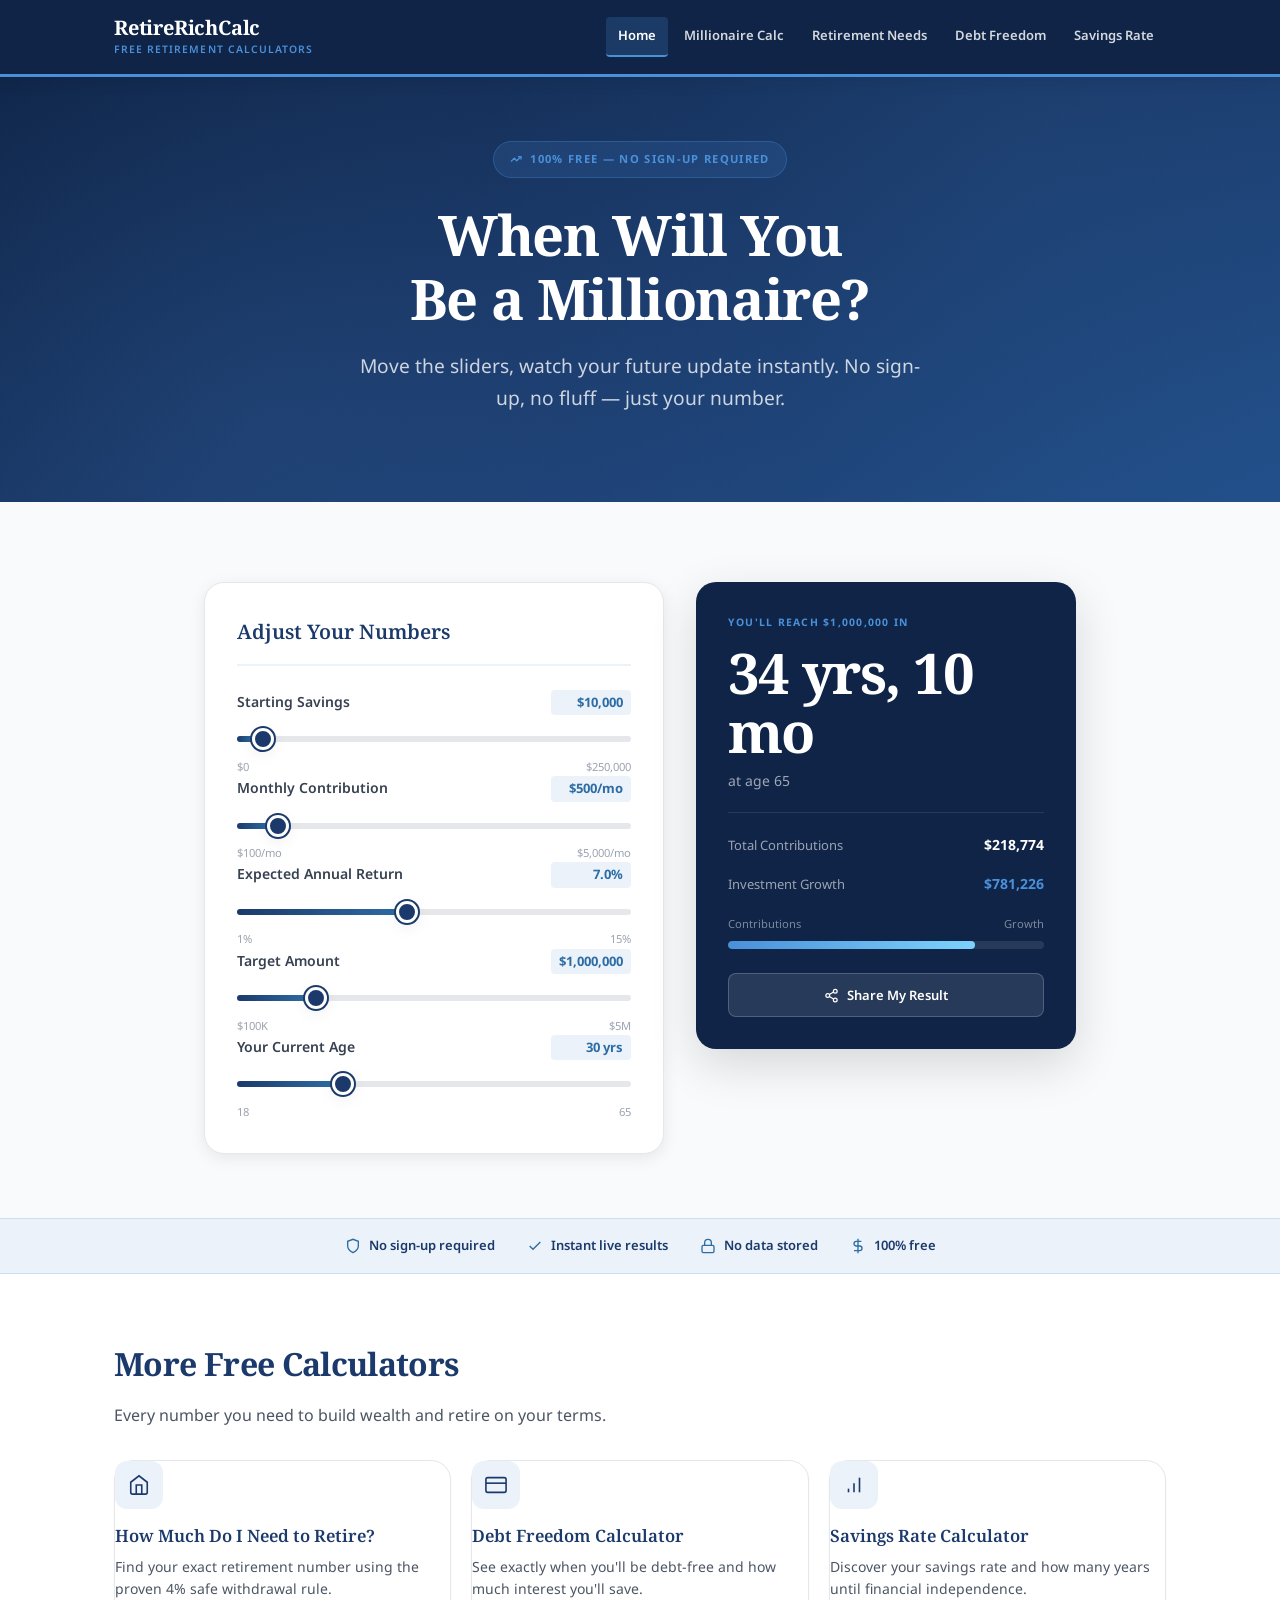
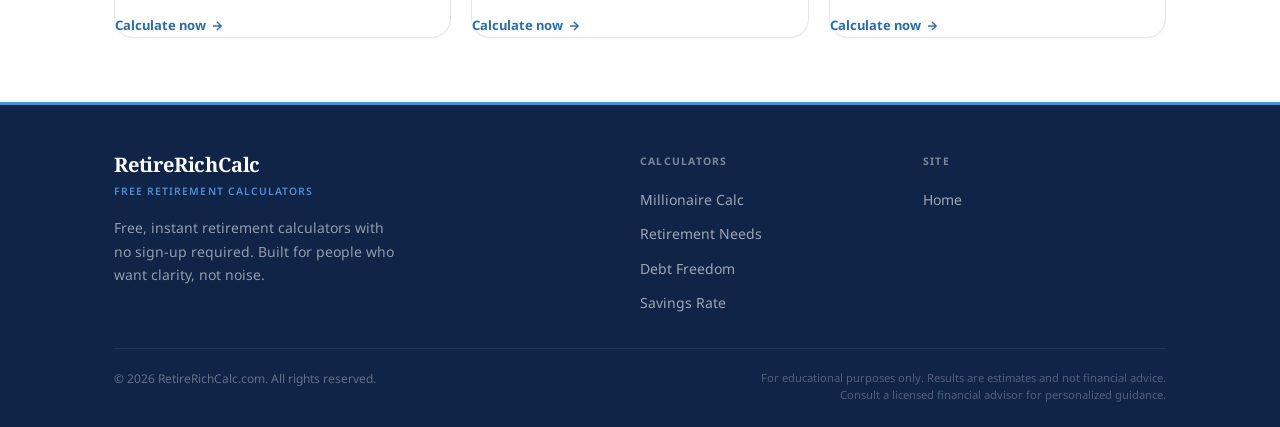
==== index.html @ 18fa4be6 "Initial commit: RetireRichCalc.com production site - Homepage with Millionaire Calculator (featured)" ====
<!DOCTYPE html>
<html lang="en">
<head>
  <meta charset="UTF-8">
  <meta name="viewport" content="width=device-width, initial-scale=1.0">
  <title>RetireRichCalc — Free Retirement Calculators</title>
  <meta name="description" content="Free retirement calculators. Find out when you'll be a millionaire, how much you need to retire, when you'll be debt-free, and your savings rate. Instant live results.">
  <meta name="theme-color" content="#0F2447">

  <!-- Canonical & hreflang -->
  <link rel="canonical" href="https://retirerichcalc.com/">
  <link rel="alternate" hreflang="en" href="https://retirerichcalc.com/">
  <link rel="alternate" hreflang="x-default" href="https://retirerichcalc.com/">

  <!-- Open Graph -->
  <meta property="og:type"        content="website">
  <meta property="og:title"       content="RetireRichCalc — Free Retirement Calculators">
  <meta property="og:description" content="When will you be a millionaire? Find out instantly with free, beautiful retirement calculators.">
  <meta property="og:url"         content="https://retirerichcalc.com/">
  <meta property="og:site_name"   content="RetireRichCalc">

  <!-- Twitter Card -->
  <meta name="twitter:card"        content="summary_large_image">
  <meta name="twitter:title"       content="RetireRichCalc — Free Retirement Calculators">
  <meta name="twitter:description" content="When will you be a millionaire? Find out instantly.">

  <!-- Google Search Console verification -->
  <meta name="google-site-verification" content="REPLACE_WITH_YOUR_VERIFICATION_CODE">

  <!-- Fonts -->
  <link rel="preconnect" href="https://fonts.googleapis.com">
  <link rel="preconnect" href="https://fonts.gstatic.com" crossorigin>
  <link href="https://fonts.googleapis.com/css2?family=Noto+Serif:wght@400;600;700&family=Noto+Sans:wght@400;500;600;700&display=swap" rel="stylesheet">

  <!-- Styles -->
  <link rel="stylesheet" href="/assets/css/main.css">

  <!-- Favicon -->
  <link rel="icon" type="image/svg+xml" href="data:image/svg+xml,%3Csvg xmlns='http://www.w3.org/2000/svg' viewBox='0 0 32 32'%3E%3Crect width='32' height='32' rx='6' fill='%230F2447'/%3E%3Ctext x='16' y='23' font-family='serif' font-size='20' font-weight='bold' fill='white' text-anchor='middle'%3E%24%3C/text%3E%3C/svg%3E">

  <!-- AdSense -->
  <script async src="https://pagead2.googlesyndication.com/pagead/js/adsbygoogle.js?client=ca-pub-4785900830813173" crossorigin="anonymous"></script>

  <!-- Schema.org JSON-LD -->
  <script type="application/ld+json">
  {
    "@context": "https://schema.org",
    "@type": "WebApplication",
    "name": "RetireRichCalc",
    "url": "https://retirerichcalc.com/",
    "description": "Free retirement calculators: millionaire timeline, retirement needs, debt freedom, and savings rate.",
    "applicationCategory": "FinanceApplication",
    "operatingSystem": "Any",
    "offers": {
      "@type": "Offer",
      "price": "0",
      "priceCurrency": "USD"
    },
    "creator": {
      "@type": "Organization",
      "name": "RetireRichCalc"
    }
  }
  </script>
</head>
<body>

<a href="#main" class="skip-link">Skip to calculator</a>

<!-- ═══ HEADER ═══ -->
<header class="site-header" role="banner">
  <div class="header-inner">
    <a href="/" class="site-logo" aria-label="RetireRichCalc — Home">
      <span class="logo-text">RetireRichCalc</span>
      <span class="logo-sub">Free Retirement Calculators</span>
    </a>
    <button class="nav-toggle" aria-label="Open navigation" aria-expanded="false">
      <span></span><span></span><span></span>
    </button>
    <nav class="site-nav" role="navigation" aria-label="Main navigation">
      <a href="/"                  class="nav-link active">Home</a>
      <a href="/millionaire/"      class="nav-link">Millionaire Calc</a>
      <a href="/retirement-needs/" class="nav-link">Retirement Needs</a>
      <a href="/debt-freedom/"     class="nav-link">Debt Freedom</a>
      <a href="/savings-rate/"     class="nav-link">Savings Rate</a>
    </nav>
  </div>
</header>

<!-- ═══ MAIN ═══ -->
<main id="main">

  <!-- HERO -->
  <section class="hero" aria-label="Hero">
    <div class="hero-inner">
      <div class="hero-badge">
        <svg width="12" height="12" viewBox="0 0 24 24" fill="none" stroke="currentColor" stroke-width="2.5" aria-hidden="true"><polyline points="22 7 13.5 15.5 8.5 10.5 2 17"/><polyline points="16 7 22 7 22 13"/></svg>
        100% Free — No Sign-Up Required
      </div>
      <h1 class="hero-title">When Will You<br>Be a Millionaire?</h1>
      <p class="hero-subtitle">Move the sliders, watch your future update instantly. No sign-up, no fluff — just your number.</p>
    </div>
  </section>

  <!-- MILLIONAIRE CALCULATOR -->
  <section class="calc-section" id="calculator" aria-label="Millionaire Calculator">
    <div class="calc-wrap">

      <!-- Ad unit (top) -->
      <div class="ad-unit" aria-label="Advertisement">
        <ins class="adsbygoogle"
             style="display:block"
             data-ad-client="ca-pub-4785900830813173"
             data-ad-slot="AUTO"
             data-ad-format="auto"
             data-full-width-responsive="true"></ins>
        <script>(adsbygoogle = window.adsbygoogle || []).push({});</script>
      </div>

      <div class="calc-grid">

        <!-- INPUTS -->
        <div class="calc-inputs" role="form" aria-label="Calculator inputs">
          <h2 class="calc-inputs-heading">Adjust Your Numbers</h2>

          <!-- Starting Savings -->
          <div class="input-group">
            <div class="input-row">
              <label class="input-label-text" for="startSavings">Starting Savings</label>
              <span class="input-value-display" id="dStartSavings">$10,000</span>
            </div>
            <div class="slider-wrap">
              <input type="range" id="startSavings" min="0" max="250000" step="1000" value="10000"
                     aria-label="Starting savings amount">
            </div>
            <div class="slider-minmax">
              <span class="slider-min">$0</span>
              <span class="slider-max">$250,000</span>
            </div>
          </div>

          <!-- Monthly Contribution -->
          <div class="input-group">
            <div class="input-row">
              <label class="input-label-text" for="monthlyContrib">Monthly Contribution</label>
              <span class="input-value-display" id="dMonthlyContrib">$500/mo</span>
            </div>
            <div class="slider-wrap">
              <input type="range" id="monthlyContrib" min="100" max="5000" step="50" value="500"
                     aria-label="Monthly contribution amount">
            </div>
            <div class="slider-minmax">
              <span class="slider-min">$100/mo</span>
              <span class="slider-max">$5,000/mo</span>
            </div>
          </div>

          <!-- Annual Return -->
          <div class="input-group">
            <div class="input-row">
              <label class="input-label-text" for="annualReturn">Expected Annual Return</label>
              <span class="input-value-display" id="dAnnualReturn">7.0%</span>
            </div>
            <div class="slider-wrap">
              <input type="range" id="annualReturn" min="1" max="15" step="0.5" value="7"
                     aria-label="Expected annual return rate">
            </div>
            <div class="slider-minmax">
              <span class="slider-min">1%</span>
              <span class="slider-max">15%</span>
            </div>
          </div>

          <!-- Target Amount -->
          <div class="input-group">
            <div class="input-row">
              <label class="input-label-text" for="targetAmount">Target Amount</label>
              <span class="input-value-display" id="dTargetAmount">$1,000,000</span>
            </div>
            <div class="slider-wrap">
              <input type="range" id="targetAmount" min="100000" max="5000000" step="50000" value="1000000"
                     aria-label="Target savings amount">
            </div>
            <div class="slider-minmax">
              <span class="slider-min">$100K</span>
              <span class="slider-max">$5M</span>
            </div>
          </div>

          <!-- Current Age -->
          <div class="input-group">
            <div class="input-row">
              <label class="input-label-text" for="currentAge">Your Current Age</label>
              <span class="input-value-display" id="dCurrentAge">30 yrs</span>
            </div>
            <div class="slider-wrap">
              <input type="range" id="currentAge" min="18" max="65" step="1" value="30"
                     aria-label="Your current age">
            </div>
            <div class="slider-minmax">
              <span class="slider-min">18</span>
              <span class="slider-max">65</span>
            </div>
          </div>
        </div>

        <!-- RESULTS -->
        <div class="calc-results" aria-live="polite" aria-label="Calculator results">
          <div class="result-eyebrow" id="rEyebrow">You'll reach $1,000,000 in</div>
          <div class="result-primary">
            <div class="result-number" id="rYears">—</div>
            <div class="result-sub"    id="rAge">at age —</div>
          </div>

          <div class="result-divider"></div>

          <div class="result-stats">
            <div class="stat-row">
              <span class="stat-label">Total Contributions</span>
              <span class="stat-value" id="rContribs">—</span>
            </div>
            <div class="stat-row">
              <span class="stat-label">Investment Growth</span>
              <span class="stat-value accent" id="rGrowth">—</span>
            </div>
          </div>

          <div class="result-bar-section">
            <div class="result-bar-labels">
              <span>Contributions</span>
              <span>Growth</span>
            </div>
            <div class="result-bar-track" role="presentation">
              <div class="result-bar-fill" id="rBar" style="width:50%"></div>
            </div>
          </div>

          <button class="btn-share" onclick="shareMillionaire()" aria-label="Share your result">
            <svg width="15" height="15" viewBox="0 0 24 24" fill="none" stroke="currentColor" stroke-width="2" aria-hidden="true">
              <circle cx="18" cy="5" r="3"/><circle cx="6" cy="12" r="3"/><circle cx="18" cy="19" r="3"/>
              <line x1="8.59" y1="13.51" x2="15.42" y2="17.49"/>
              <line x1="15.41" y1="6.51" x2="8.59" y2="10.49"/>
            </svg>
            Share My Result
          </button>
        </div>

      </div>
    </div>
  </section>

  <!-- TRUST BAR -->
  <div class="trust-bar" role="complementary" aria-label="Site features">
    <div class="trust-bar-inner">
      <div class="trust-item">
        <svg viewBox="0 0 24 24" fill="none" stroke="currentColor" stroke-width="2" aria-hidden="true"><path d="M12 22s8-4 8-10V5l-8-3-8 3v7c0 6 8 10 8 10z"/></svg>
        No sign-up required
      </div>
      <div class="trust-item">
        <svg viewBox="0 0 24 24" fill="none" stroke="currentColor" stroke-width="2" aria-hidden="true"><polyline points="20 6 9 17 4 12"/></svg>
        Instant live results
      </div>
      <div class="trust-item">
        <svg viewBox="0 0 24 24" fill="none" stroke="currentColor" stroke-width="2" aria-hidden="true"><rect x="3" y="11" width="18" height="11" rx="2" ry="2"/><path d="M7 11V7a5 5 0 0 1 10 0v4"/></svg>
        No data stored
      </div>
      <div class="trust-item">
        <svg viewBox="0 0 24 24" fill="none" stroke="currentColor" stroke-width="2" aria-hidden="true"><line x1="12" y1="1" x2="12" y2="23"/><path d="M17 5H9.5a3.5 3.5 0 0 0 0 7h5a3.5 3.5 0 0 1 0 7H6"/></svg>
        100% free
      </div>
    </div>
  </div>

  <!-- MORE CALCULATORS -->
  <section class="more-calcs" aria-label="More calculators">
    <div class="container">
      <h2 class="section-heading">More Free Calculators</h2>
      <p class="section-sub">Every number you need to build wealth and retire on your terms.</p>

      <div class="calc-cards-grid">

        <a href="/retirement-needs/" class="calc-card-link">
          <div class="calc-card-icon" aria-hidden="true">
            <svg viewBox="0 0 24 24" fill="none" stroke="#1B3A6B" stroke-width="1.75">
              <path d="M3 9l9-7 9 7v11a2 2 0 0 1-2 2H5a2 2 0 0 1-2-2z"/><polyline points="9 22 9 12 15 12 15 22"/>
            </svg>
          </div>
          <div class="calc-card-title">How Much Do I Need to Retire?</div>
          <p class="calc-card-desc">Find your exact retirement number using the proven 4% safe withdrawal rule.</p>
          <span class="calc-card-arrow">
            Calculate now
            <svg width="14" height="14" viewBox="0 0 24 24" fill="none" stroke="currentColor" stroke-width="2.5" aria-hidden="true"><line x1="5" y1="12" x2="19" y2="12"/><polyline points="12 5 19 12 12 19"/></svg>
          </span>
        </a>

        <a href="/debt-freedom/" class="calc-card-link">
          <div class="calc-card-icon" aria-hidden="true">
            <svg viewBox="0 0 24 24" fill="none" stroke="#1B3A6B" stroke-width="1.75">
              <rect x="1" y="4" width="22" height="16" rx="2" ry="2"/><line x1="1" y1="10" x2="23" y2="10"/>
            </svg>
          </div>
          <div class="calc-card-title">Debt Freedom Calculator</div>
          <p class="calc-card-desc">See exactly when you'll be debt-free and how much interest you'll save.</p>
          <span class="calc-card-arrow">
            Calculate now
            <svg width="14" height="14" viewBox="0 0 24 24" fill="none" stroke="currentColor" stroke-width="2.5" aria-hidden="true"><line x1="5" y1="12" x2="19" y2="12"/><polyline points="12 5 19 12 12 19"/></svg>
          </span>
        </a>

        <a href="/savings-rate/" class="calc-card-link">
          <div class="calc-card-icon" aria-hidden="true">
            <svg viewBox="0 0 24 24" fill="none" stroke="#1B3A6B" stroke-width="1.75">
              <line x1="12" y1="20" x2="12" y2="10"/><line x1="18" y1="20" x2="18" y2="4"/><line x1="6" y1="20" x2="6" y2="16"/>
            </svg>
          </div>
          <div class="calc-card-title">Savings Rate Calculator</div>
          <p class="calc-card-desc">Discover your savings rate and how many years until financial independence.</p>
          <span class="calc-card-arrow">
            Calculate now
            <svg width="14" height="14" viewBox="0 0 24 24" fill="none" stroke="currentColor" stroke-width="2.5" aria-hidden="true"><line x1="5" y1="12" x2="19" y2="12"/><polyline points="12 5 19 12 12 19"/></svg>
          </span>
        </a>

      </div>
    </div>
  </section>

</main>

<!-- ═══ FOOTER ═══ -->
<footer class="site-footer" role="contentinfo">
  <div class="footer-inner">
    <div class="footer-grid">
      <div>
        <div class="footer-logo">
          <span class="logo-text">RetireRichCalc</span>
          <span class="logo-sub" style="display:block;margin-top:4px;">Free Retirement Calculators</span>
        </div>
        <p class="footer-desc">Free, instant retirement calculators with no sign-up required. Built for people who want clarity, not noise.</p>
      </div>
      <div>
        <div class="footer-col-title">Calculators</div>
        <ul class="footer-links">
          <li><a href="/millionaire/">Millionaire Calc</a></li>
          <li><a href="/retirement-needs/">Retirement Needs</a></li>
          <li><a href="/debt-freedom/">Debt Freedom</a></li>
          <li><a href="/savings-rate/">Savings Rate</a></li>
        </ul>
      </div>
      <div>
        <div class="footer-col-title">Site</div>
        <ul class="footer-links">
          <li><a href="/">Home</a></li>
        </ul>
      </div>
    </div>
    <div class="footer-bottom">
      <div class="footer-copyright">&copy; 2026 RetireRichCalc.com. All rights reserved.</div>
      <p class="footer-disclaimer">For educational purposes only. Results are estimates and not financial advice. Consult a licensed financial advisor for personalized guidance.</p>
    </div>
  </div>
</footer>

<div id="rrc-toast" class="toast" role="status" aria-live="polite"></div>

<script src="/assets/js/shared.js"></script>
<script src="/assets/js/millionaire.js"></script>
</body>
</html>
---- assets/css/main.css ----
/* ============================================================
   RetireRichCalc — main.css
   Design system: DESIGN.md
   Fonts: Noto Serif (headings) + Noto Sans (body)
   ============================================================ */

@import url('https://fonts.googleapis.com/css2?family=Noto+Serif:wght@400;600;700&family=Noto+Sans:wght@400;500;600;700&display=swap');

/* ── Design Tokens ── */
:root {
  --color-navy-dark:  #0F2447;
  --color-navy:       #1B3A6B;
  --color-blue:       #2E6DA4;
  --color-blue-light: #4A90D9;
  --color-blue-pale:  #EBF2FA;
  --color-blue-faint: #F4F8FD;
  --color-red:        #C41230;
  --color-white:      #FFFFFF;
  --color-gray-50:    #F9FAFB;
  --color-gray-100:   #F3F4F6;
  --color-gray-200:   #E5E7EB;
  --color-gray-400:   #9CA3AF;
  --color-gray-600:   #4B5563;
  --color-gray-700:   #374151;
  --color-gray-900:   #111827;
  --color-green:      #16A34A;
  --color-green-pale: #DCFCE7;

  --font-serif: 'Noto Serif', Georgia, 'Times New Roman', serif;
  --font-sans:  'Noto Sans', -apple-system, BlinkMacSystemFont, 'Segoe UI', sans-serif;

  --space-1: 0.25rem;  --space-2: 0.5rem;   --space-3: 0.75rem;
  --space-4: 1rem;     --space-5: 1.25rem;  --space-6: 1.5rem;
  --space-8: 2rem;     --space-10: 2.5rem;  --space-12: 3rem;
  --space-16: 4rem;    --space-20: 5rem;    --space-24: 6rem;

  --radius-sm:   4px;
  --radius-md:   8px;
  --radius-lg:   12px;
  --radius-xl:   20px;
  --radius-full: 9999px;

  --shadow-sm:  0 1px 2px rgba(0,0,0,.05);
  --shadow-md:  0 4px 16px rgba(0,0,0,.08);
  --shadow-lg:  0 8px 28px rgba(0,0,0,.11);
  --shadow-xl:  0 16px 48px rgba(0,0,0,.14);

  --max-width:   1100px;
  --calc-width:  920px;

  --ease-out: cubic-bezier(0.16, 1, 0.3, 1);
  --ease-in-out: cubic-bezier(0.45, 0, 0.55, 1);
}

/* ── Reset ── */
*, *::before, *::after { box-sizing: border-box; margin: 0; padding: 0; }
html { scroll-behavior: smooth; font-size: 16px; }
body {
  font-family: var(--font-sans);
  color: var(--color-gray-900);
  background: var(--color-white);
  line-height: 1.65;
  -webkit-font-smoothing: antialiased;
  -moz-osx-font-smoothing: grayscale;
}
img, svg { display: block; max-width: 100%; }
a { color: var(--color-blue); text-decoration: none; }
a:hover { text-decoration: underline; }
button { font-family: inherit; cursor: pointer; }

/* ── Skip link ── */
.skip-link {
  position: absolute;
  top: -100%;
  left: var(--space-4);
  background: var(--color-navy-dark);
  color: var(--color-white);
  padding: var(--space-3) var(--space-5);
  border-radius: var(--radius-md);
  font-size: 0.875rem;
  font-weight: 600;
  z-index: 9999;
}
.skip-link:focus { top: var(--space-3); }

/* ── Layout ── */
.container {
  max-width: var(--max-width);
  margin: 0 auto;
  padding: 0 var(--space-6);
}
.sr-only {
  position: absolute;
  width: 1px; height: 1px;
  overflow: hidden;
  clip: rect(0,0,0,0);
  white-space: nowrap;
}

/* ═══════════════════════════════════════════
   SITE HEADER
   ═══════════════════════════════════════════ */
.site-header {
  background: var(--color-navy-dark);
  border-bottom: 3px solid var(--color-blue-light);
  position: sticky;
  top: 0;
  z-index: 200;
  box-shadow: var(--shadow-md);
}
.header-inner {
  display: flex;
  align-items: center;
  justify-content: space-between;
  max-width: var(--max-width);
  margin: 0 auto;
  padding: var(--space-4) var(--space-6);
  gap: var(--space-4);
}

/* Logo */
.site-logo {
  display: flex;
  flex-direction: column;
  text-decoration: none;
  flex-shrink: 0;
}
.site-logo:hover { text-decoration: none; }
.logo-text {
  font-family: var(--font-serif);
  font-size: 1.25rem;
  font-weight: 700;
  color: var(--color-white);
  letter-spacing: -0.01em;
  line-height: 1.2;
}
.logo-sub {
  font-size: 0.65rem;
  font-weight: 600;
  letter-spacing: 0.1em;
  text-transform: uppercase;
  color: var(--color-blue-light);
  margin-top: 1px;
}

/* Nav */
.site-nav {
  display: flex;
  align-items: center;
  gap: var(--space-1);
}
.nav-link {
  font-size: 0.8125rem;
  font-weight: 600;
  color: rgba(255,255,255,.82);
  padding: var(--space-2) var(--space-3);
  border-radius: var(--radius-sm);
  border-bottom: 2px solid transparent;
  transition: color 0.15s, background 0.15s;
  white-space: nowrap;
  text-decoration: none;
}
.nav-link:hover {
  color: var(--color-white);
  background: rgba(255,255,255,.1);
  text-decoration: none;
}
.nav-link.active {
  color: var(--color-white);
  background: rgba(74,144,217,.2);
  border-bottom-color: var(--color-blue-light);
}

/* Hamburger */
.nav-toggle {
  display: none;
  flex-direction: column;
  gap: 5px;
  background: none;
  border: none;
  padding: var(--space-2);
}
.nav-toggle span {
  display: block;
  width: 22px;
  height: 2px;
  background: var(--color-white);
  border-radius: 2px;
  transition: transform 0.25s, opacity 0.25s;
}
.nav-toggle[aria-expanded="true"] span:nth-child(1) { transform: translateY(7px) rotate(45deg); }
.nav-toggle[aria-expanded="true"] span:nth-child(2) { opacity: 0; }
.nav-toggle[aria-expanded="true"] span:nth-child(3) { transform: translateY(-7px) rotate(-45deg); }

/* ═══════════════════════════════════════════
   HERO — Homepage
   ═══════════════════════════════════════════ */
.hero {
  background: linear-gradient(155deg, var(--color-navy-dark) 0%, var(--color-navy) 55%, #224f8a 100%);
  padding: var(--space-16) 0 var(--space-12);
  position: relative;
  overflow: hidden;
}
.hero::before {
  content: '';
  position: absolute;
  inset: 0;
  background-image:
    radial-gradient(circle at 20% 80%, rgba(74,144,217,.12) 0%, transparent 50%),
    radial-gradient(circle at 80% 20%, rgba(46,109,164,.15) 0%, transparent 50%);
  pointer-events: none;
}
.hero-inner {
  position: relative;
  max-width: var(--max-width);
  margin: 0 auto;
  padding: 0 var(--space-6);
  text-align: center;
}
.hero-badge {
  display: inline-flex;
  align-items: center;
  gap: var(--space-2);
  font-size: 0.7rem;
  font-weight: 700;
  letter-spacing: 0.12em;
  text-transform: uppercase;
  color: var(--color-blue-light);
  background: rgba(74,144,217,.15);
  border: 1px solid rgba(74,144,217,.3);
  padding: var(--space-2) var(--space-4);
  border-radius: var(--radius-full);
  margin-bottom: var(--space-6);
}
.hero-title {
  font-family: var(--font-serif);
  font-size: clamp(2rem, 5vw, 3.5rem);
  font-weight: 700;
  color: var(--color-white);
  line-height: 1.15;
  letter-spacing: -0.025em;
  margin-bottom: var(--space-5);
}
.hero-subtitle {
  font-size: clamp(1rem, 2vw, 1.2rem);
  color: rgba(255,255,255,.78);
  max-width: 560px;
  margin: 0 auto var(--space-10);
  line-height: 1.65;
}

/* ── Page Header (calculator pages) ── */
.page-header {
  background: linear-gradient(180deg, var(--color-navy-dark) 0%, var(--color-navy) 100%);
  padding: var(--space-10) 0 var(--space-8);
  border-bottom: 3px solid var(--color-blue-light);
}
.page-header-inner {
  max-width: var(--max-width);
  margin: 0 auto;
  padding: 0 var(--space-6);
}
.page-breadcrumb {
  font-size: 0.75rem;
  color: rgba(255,255,255,.5);
  margin-bottom: var(--space-3);
}
.page-breadcrumb a { color: rgba(255,255,255,.5); }
.page-breadcrumb a:hover { color: var(--color-white); }
.page-eyebrow {
  font-size: 0.7rem;
  font-weight: 700;
  letter-spacing: 0.12em;
  text-transform: uppercase;
  color: var(--color-blue-light);
  margin-bottom: var(--space-3);
}
.page-title {
  font-family: var(--font-serif);
  font-size: clamp(1.625rem, 4vw, 2.75rem);
  font-weight: 700;
  color: var(--color-white);
  line-height: 1.2;
  letter-spacing: -0.02em;
  margin-bottom: var(--space-3);
}
.page-desc {
  font-size: 1rem;
  color: rgba(255,255,255,.7);
  max-width: 520px;
  line-height: 1.6;
}

/* ═══════════════════════════════════════════
   CALCULATOR LAYOUT
   ═══════════════════════════════════════════ */
.calc-section {
  background: var(--color-gray-50);
  padding: var(--space-12) 0 var(--space-16);
}
.calc-wrap {
  max-width: var(--calc-width);
  margin: 0 auto;
  padding: 0 var(--space-6);
}
.calc-grid {
  display: grid;
  grid-template-columns: 1fr 380px;
  gap: var(--space-8);
  align-items: start;
}

/* Inputs panel */
.calc-inputs {
  background: var(--color-white);
  border: 1px solid var(--color-gray-200);
  border-radius: var(--radius-xl);
  padding: var(--space-8);
  box-shadow: var(--shadow-md);
}
.calc-inputs-heading {
  font-family: var(--font-serif);
  font-size: 1.25rem;
  font-weight: 600;
  color: var(--color-navy);
  margin-bottom: var(--space-6);
  padding-bottom: var(--space-4);
  border-bottom: 2px solid var(--color-blue-pale);
}

/* Results panel */
.calc-results {
  background: var(--color-navy-dark);
  border-radius: var(--radius-xl);
  padding: var(--space-8);
  box-shadow: var(--shadow-xl);
  position: sticky;
  top: 84px;
}

/* ── Input Group ── */
.input-group { margin-bottom: var(--space-7); }
.input-group:last-child { margin-bottom: 0; }

.input-row {
  display: flex;
  justify-content: space-between;
  align-items: baseline;
  margin-bottom: var(--space-2);
}
.input-label-text {
  font-size: 0.875rem;
  font-weight: 600;
  color: var(--color-gray-700);
}
.input-value-display {
  font-size: 0.8125rem;
  font-weight: 700;
  color: var(--color-blue);
  background: var(--color-blue-pale);
  padding: 2px var(--space-2);
  border-radius: var(--radius-sm);
  min-width: 80px;
  text-align: right;
  font-variant-numeric: tabular-nums;
}

/* ── Slider ── */
.slider-wrap { position: relative; }

input[type="range"] {
  -webkit-appearance: none;
  appearance: none;
  width: 100%;
  height: 6px;
  border-radius: var(--radius-full);
  outline: none;
  cursor: pointer;
  background: var(--color-gray-200);
}
input[type="range"]::-webkit-slider-thumb {
  -webkit-appearance: none;
  width: 22px;
  height: 22px;
  border-radius: 50%;
  background: var(--color-navy);
  border: 3px solid var(--color-white);
  box-shadow: 0 0 0 2px var(--color-navy), var(--shadow-md);
  cursor: pointer;
  transition: transform 0.15s var(--ease-out), box-shadow 0.15s;
}
input[type="range"]::-moz-range-thumb {
  width: 22px;
  height: 22px;
  border-radius: 50%;
  background: var(--color-navy);
  border: 3px solid var(--color-white);
  box-shadow: 0 0 0 2px var(--color-navy), var(--shadow-md);
  cursor: pointer;
  transition: transform 0.15s var(--ease-out);
}
input[type="range"]:hover::-webkit-slider-thumb,
input[type="range"]:focus::-webkit-slider-thumb {
  transform: scale(1.18);
  box-shadow: 0 0 0 2px var(--color-navy), 0 4px 16px rgba(27,58,107,.45);
}
input[type="range"]:hover::-moz-range-thumb {
  transform: scale(1.18);
}

.slider-minmax {
  display: flex;
  justify-content: space-between;
  margin-top: var(--space-2);
}
.slider-min, .slider-max {
  font-size: 0.7rem;
  color: var(--color-gray-400);
}

/* ── Results Panel ── */
.result-eyebrow {
  font-size: 0.65rem;
  font-weight: 700;
  letter-spacing: 0.12em;
  text-transform: uppercase;
  color: var(--color-blue-light);
  margin-bottom: var(--space-3);
}
.result-primary { margin-bottom: var(--space-5); }
.result-number {
  font-family: var(--font-serif);
  font-size: clamp(2.25rem, 4.5vw, 3.5rem);
  font-weight: 700;
  color: var(--color-white);
  line-height: 1.05;
  letter-spacing: -0.03em;
  font-variant-numeric: tabular-nums;
  transition: all 0.3s var(--ease-out);
}
.result-sub {
  font-size: 0.875rem;
  color: rgba(255,255,255,.6);
  margin-top: var(--space-2);
}
.result-divider {
  height: 1px;
  background: rgba(255,255,255,.1);
  margin: var(--space-5) 0;
}
.result-stats { display: flex; flex-direction: column; gap: var(--space-4); }
.stat-row {
  display: flex;
  justify-content: space-between;
  align-items: baseline;
  gap: var(--space-2);
}
.stat-label {
  font-size: 0.8125rem;
  color: rgba(255,255,255,.58);
  line-height: 1.4;
}
.stat-value {
  font-size: 0.875rem;
  font-weight: 700;
  color: var(--color-white);
  text-align: right;
  font-variant-numeric: tabular-nums;
}
.stat-value.accent { color: var(--color-blue-light); }
.stat-value.green  { color: #4ADE80; }

/* Progress bar */
.result-bar-section { margin-top: var(--space-5); }
.result-bar-labels {
  display: flex;
  justify-content: space-between;
  margin-bottom: var(--space-2);
  font-size: 0.7rem;
  color: rgba(255,255,255,.45);
}
.result-bar-track {
  height: 8px;
  background: rgba(255,255,255,.1);
  border-radius: var(--radius-full);
  overflow: hidden;
}
.result-bar-fill {
  height: 100%;
  border-radius: var(--radius-full);
  background: linear-gradient(90deg, var(--color-blue-light) 0%, #7DD3FC 100%);
  transition: width 0.5s var(--ease-out);
  min-width: 4px;
}

/* ── Share Button ── */
.btn-share {
  display: flex;
  align-items: center;
  justify-content: center;
  gap: var(--space-2);
  width: 100%;
  padding: var(--space-3) var(--space-5);
  margin-top: var(--space-6);
  background: rgba(255,255,255,.1);
  border: 1px solid rgba(255,255,255,.2);
  border-radius: var(--radius-md);
  color: var(--color-white);
  font-size: 0.8125rem;
  font-weight: 600;
  cursor: pointer;
  transition: background 0.15s, border-color 0.15s;
  text-decoration: none;
}
.btn-share:hover {
  background: rgba(255,255,255,.18);
  border-color: rgba(255,255,255,.4);
  text-decoration: none;
  color: var(--color-white);
}

/* ── Toast ── */
.toast {
  position: fixed;
  bottom: var(--space-6);
  left: 50%;
  transform: translateX(-50%) translateY(16px);
  background: var(--color-navy-dark);
  color: var(--color-white);
  padding: var(--space-3) var(--space-6);
  border-radius: var(--radius-full);
  font-size: 0.875rem;
  font-weight: 600;
  box-shadow: var(--shadow-xl);
  border: 1px solid rgba(255,255,255,.12);
  opacity: 0;
  transition: opacity 0.25s, transform 0.25s var(--ease-out);
  pointer-events: none;
  z-index: 1000;
  white-space: nowrap;
}
.toast.show {
  opacity: 1;
  transform: translateX(-50%) translateY(0);
}

/* ═══════════════════════════════════════════
   HOMEPAGE — More Calculators Grid
   ═══════════════════════════════════════════ */
.more-calcs {
  background: var(--color-white);
  padding: var(--space-16) 0;
}
.section-heading {
  font-family: var(--font-serif);
  font-size: clamp(1.5rem, 3vw, 2rem);
  font-weight: 700;
  color: var(--color-navy);
  margin-bottom: var(--space-3);
  letter-spacing: -0.02em;
}
.section-sub {
  font-size: 1rem;
  color: var(--color-gray-600);
  max-width: 500px;
  margin-bottom: var(--space-8);
  line-height: 1.6;
}
.calc-cards-grid {
  display: grid;
  grid-template-columns: repeat(3, 1fr);
  gap: var(--space-5);
}
.calc-card-link {
  display: flex;
  flex-direction: column;
  background: var(--color-white);
  border: 1px solid var(--color-gray-200);
  border-radius: var(--radius-xl);
  padding: var(--space-7);
  text-decoration: none;
  transition: transform 0.2s var(--ease-out), box-shadow 0.2s, border-color 0.2s;
  box-shadow: var(--shadow-sm);
}
.calc-card-link:hover {
  transform: translateY(-4px);
  box-shadow: var(--shadow-lg);
  border-color: var(--color-blue-light);
  text-decoration: none;
}
.calc-card-icon {
  width: 48px;
  height: 48px;
  background: var(--color-blue-pale);
  border-radius: var(--radius-lg);
  display: flex;
  align-items: center;
  justify-content: center;
  margin-bottom: var(--space-4);
  flex-shrink: 0;
}
.calc-card-icon svg { width: 22px; height: 22px; }
.calc-card-title {
  font-family: var(--font-serif);
  font-size: 1.0625rem;
  font-weight: 600;
  color: var(--color-navy);
  margin-bottom: var(--space-2);
  line-height: 1.35;
}
.calc-card-desc {
  font-size: 0.875rem;
  color: var(--color-gray-600);
  line-height: 1.55;
  flex: 1;
}
.calc-card-arrow {
  display: inline-flex;
  align-items: center;
  gap: var(--space-1);
  margin-top: var(--space-4);
  font-size: 0.8125rem;
  font-weight: 700;
  color: var(--color-blue);
}

/* ── Trust Bar ── */
.trust-bar {
  background: var(--color-blue-pale);
  border-top: 1px solid rgba(74,144,217,.2);
  border-bottom: 1px solid rgba(74,144,217,.2);
  padding: var(--space-4) 0;
}
.trust-bar-inner {
  max-width: var(--max-width);
  margin: 0 auto;
  padding: 0 var(--space-6);
  display: flex;
  align-items: center;
  justify-content: center;
  gap: var(--space-8);
  flex-wrap: wrap;
}
.trust-item {
  display: flex;
  align-items: center;
  gap: var(--space-2);
  font-size: 0.8125rem;
  font-weight: 600;
  color: var(--color-navy);
}
.trust-item svg { width: 16px; height: 16px; color: var(--color-blue); flex-shrink: 0; }

/* ═══════════════════════════════════════════
   FOOTER
   ═══════════════════════════════════════════ */
.site-footer {
  background: var(--color-navy-dark);
  border-top: 3px solid var(--color-blue-light);
  padding: var(--space-12) 0 var(--space-6);
}
.footer-inner {
  max-width: var(--max-width);
  margin: 0 auto;
  padding: 0 var(--space-6);
}
.footer-grid {
  display: grid;
  grid-template-columns: 2fr 1fr 1fr;
  gap: var(--space-10);
  margin-bottom: var(--space-8);
}
.footer-logo { margin-bottom: var(--space-4); }
.footer-desc {
  font-size: 0.875rem;
  color: rgba(255,255,255,.55);
  line-height: 1.65;
  max-width: 280px;
}
.footer-col-title {
  font-size: 0.65rem;
  font-weight: 700;
  letter-spacing: 0.12em;
  text-transform: uppercase;
  color: rgba(255,255,255,.45);
  margin-bottom: var(--space-4);
}
.footer-links {
  list-style: none;
  display: flex;
  flex-direction: column;
  gap: var(--space-2);
}
.footer-links a {
  font-size: 0.875rem;
  color: rgba(255,255,255,.6);
  transition: color 0.15s;
}
.footer-links a:hover { color: var(--color-white); text-decoration: none; }
.footer-bottom {
  border-top: 1px solid rgba(255,255,255,.08);
  padding-top: var(--space-5);
  display: flex;
  justify-content: space-between;
  align-items: flex-start;
  gap: var(--space-4);
  flex-wrap: wrap;
}
.footer-copyright {
  font-size: 0.75rem;
  color: rgba(255,255,255,.35);
}
.footer-disclaimer {
  font-size: 0.7rem;
  color: rgba(255,255,255,.28);
  max-width: 440px;
  line-height: 1.55;
  text-align: right;
}

/* ═══════════════════════════════════════════
   AD UNIT
   ═══════════════════════════════════════════ */
.ad-unit {
  margin: var(--space-8) 0;
  text-align: center;
}
.ad-unit ins { display: block; }

/* ═══════════════════════════════════════════
   RESPONSIVE
   ═══════════════════════════════════════════ */
@media (max-width: 900px) {
  .calc-grid { grid-template-columns: 1fr; }
  .calc-results { position: static; }
  .calc-cards-grid { grid-template-columns: 1fr 1fr; }
  .footer-grid { grid-template-columns: 1fr 1fr; }
  .footer-grid > div:first-child { grid-column: 1 / -1; }
  .footer-desc { max-width: 100%; }
}

@media (max-width: 640px) {
  .header-inner { padding: var(--space-3) var(--space-4); }
  .site-nav {
    display: none;
    position: absolute;
    top: 100%;
    left: 0;
    right: 0;
    background: var(--color-navy-dark);
    flex-direction: column;
    align-items: stretch;
    padding: var(--space-3) var(--space-4) var(--space-4);
    border-top: 1px solid rgba(255,255,255,.1);
    box-shadow: var(--shadow-lg);
    gap: var(--space-1);
  }
  .site-nav.open { display: flex; }
  .site-header { position: relative; }
  .nav-toggle { display: flex; }
  .calc-cards-grid { grid-template-columns: 1fr; }
  .calc-inputs { padding: var(--space-5); }
  .calc-results { padding: var(--space-5); }
  .footer-grid { grid-template-columns: 1fr; }
  .trust-bar-inner { gap: var(--space-4); }
  .footer-bottom { flex-direction: column; }
  .footer-disclaimer { text-align: left; }
  .hero { padding: var(--space-12) 0 var(--space-10); }
}

@media (max-width: 420px) {
  .result-number { font-size: 2.25rem; }
}
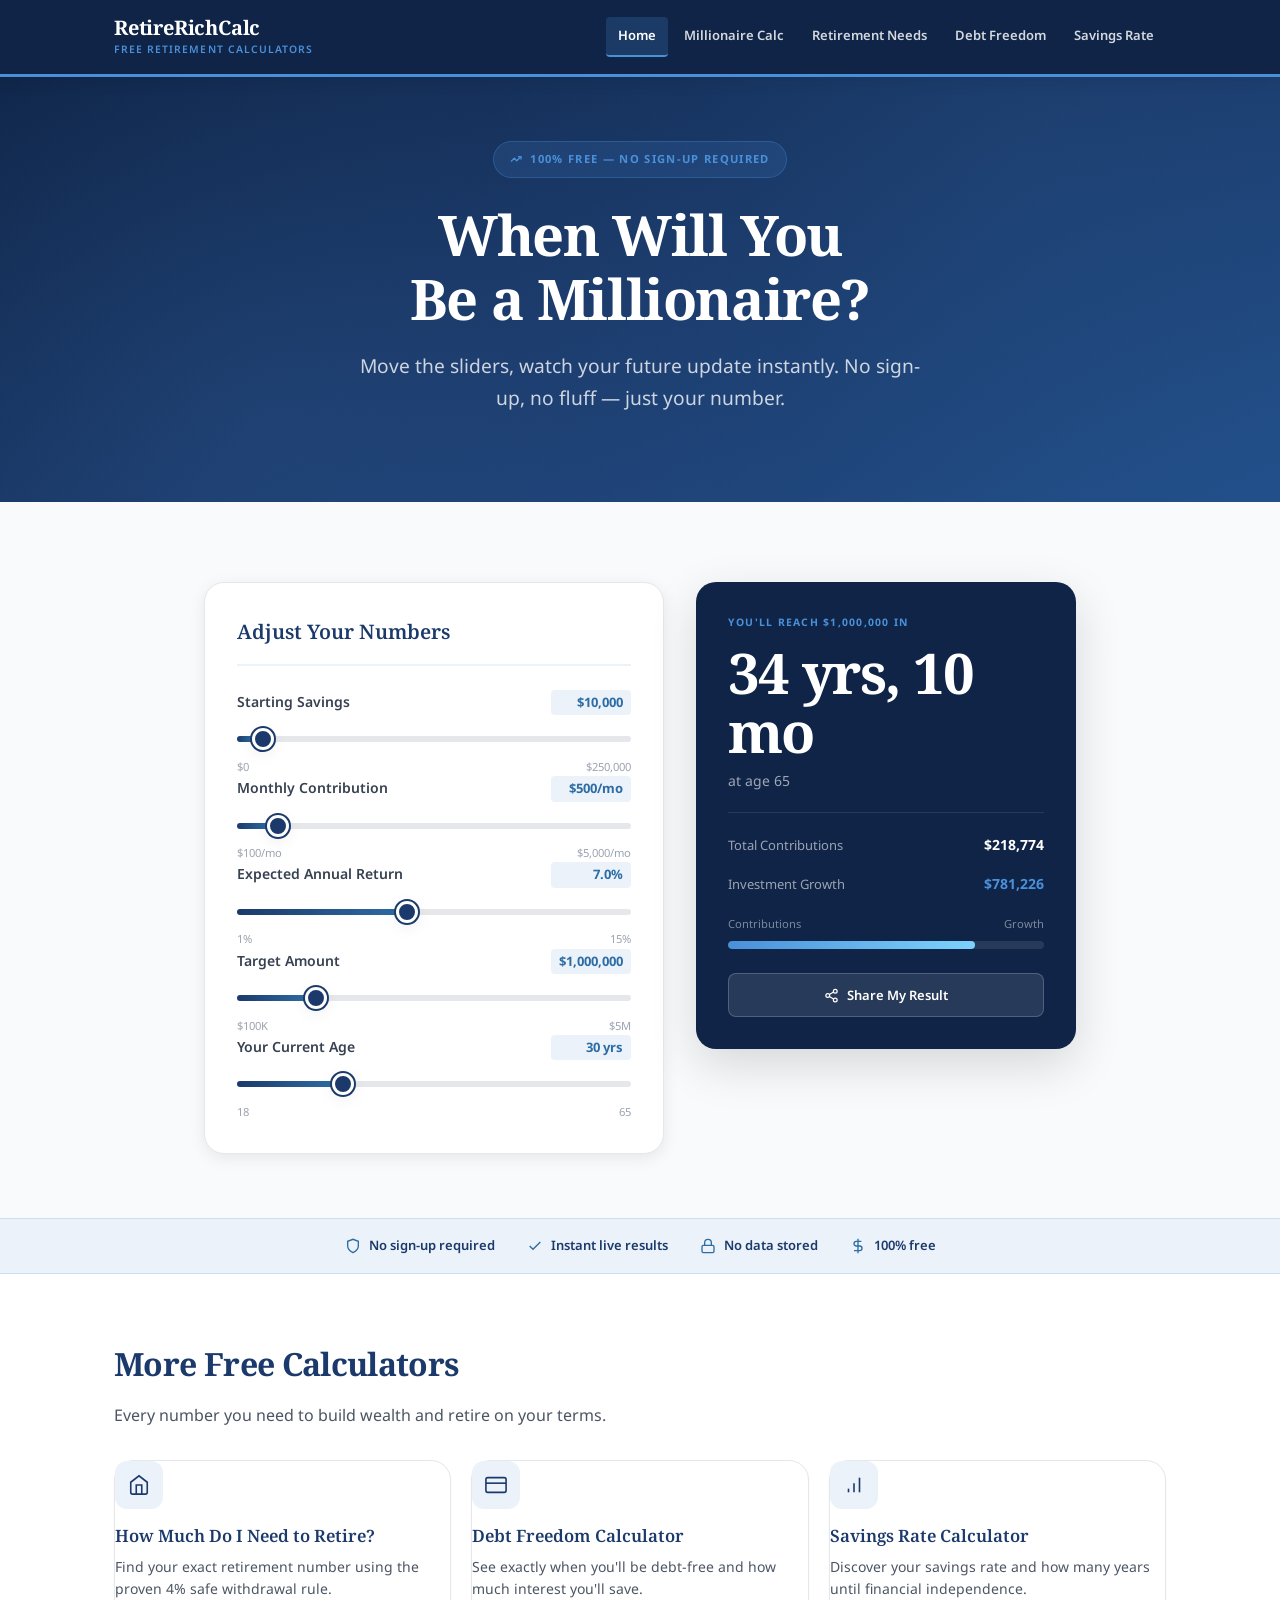
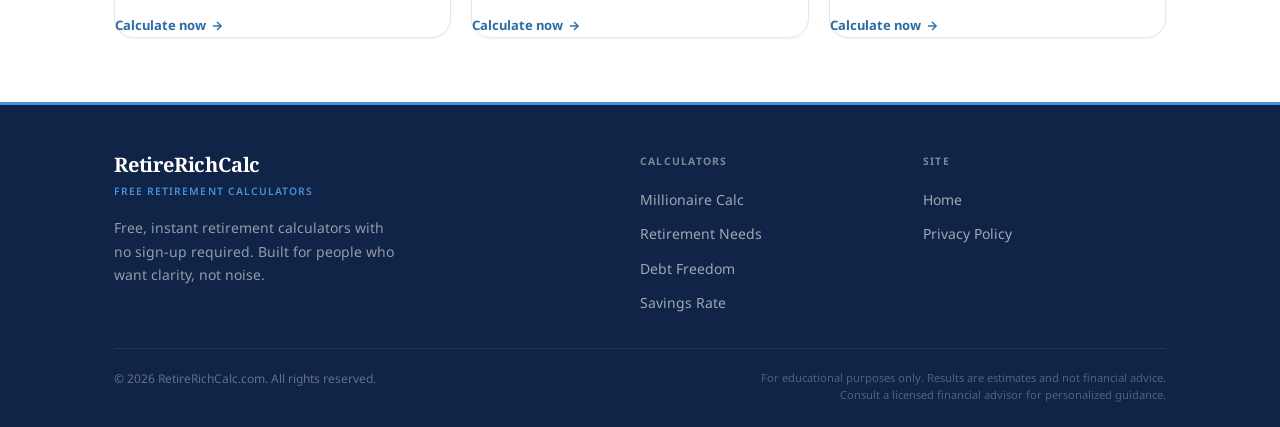
==== commit 13fa3217: "deploy: updated calculators, GitHub Actions workflow, privacy policy, status page" ====
--- a/index.html
+++ b/index.html
@@ -351,6 +351,7 @@
         <div class="footer-col-title">Site</div>
         <ul class="footer-links">
           <li><a href="/">Home</a></li>
+          <li><a href="/privacy-policy/">Privacy Policy</a></li>
         </ul>
       </div>
     </div>
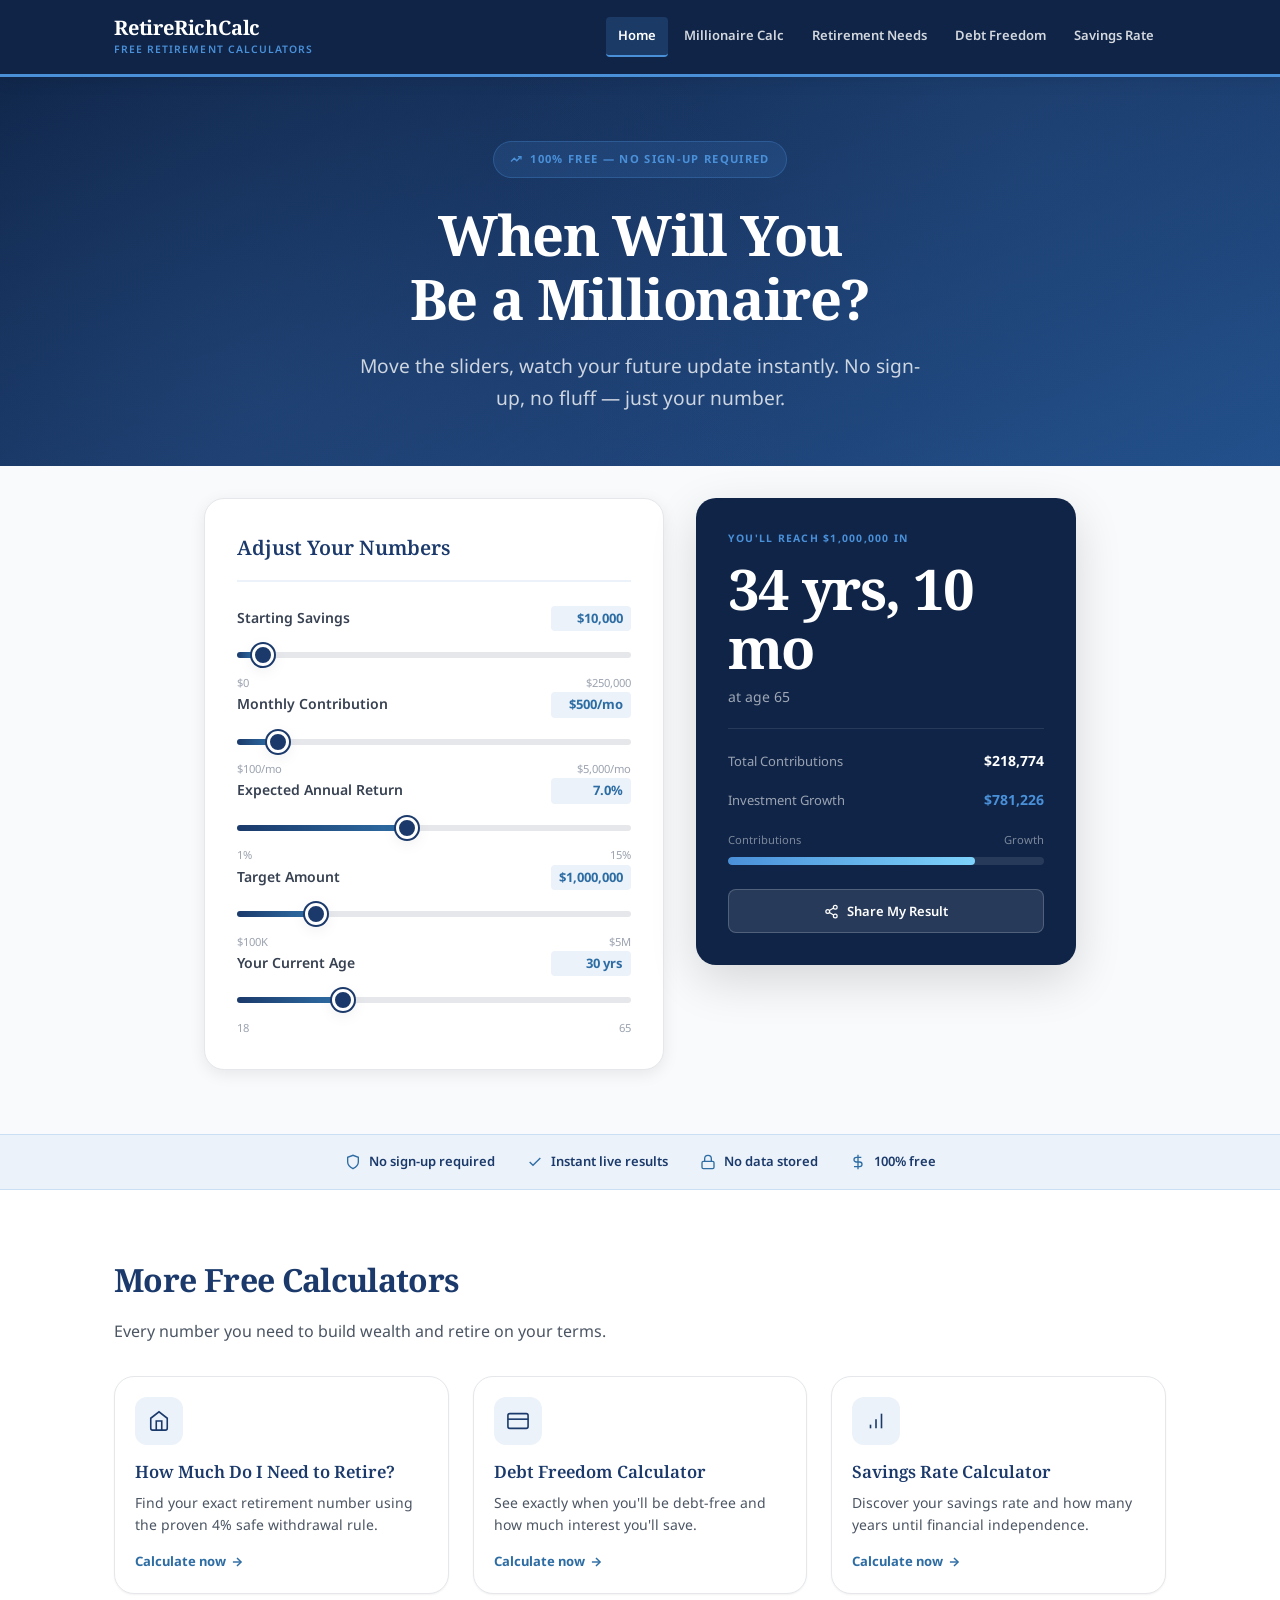
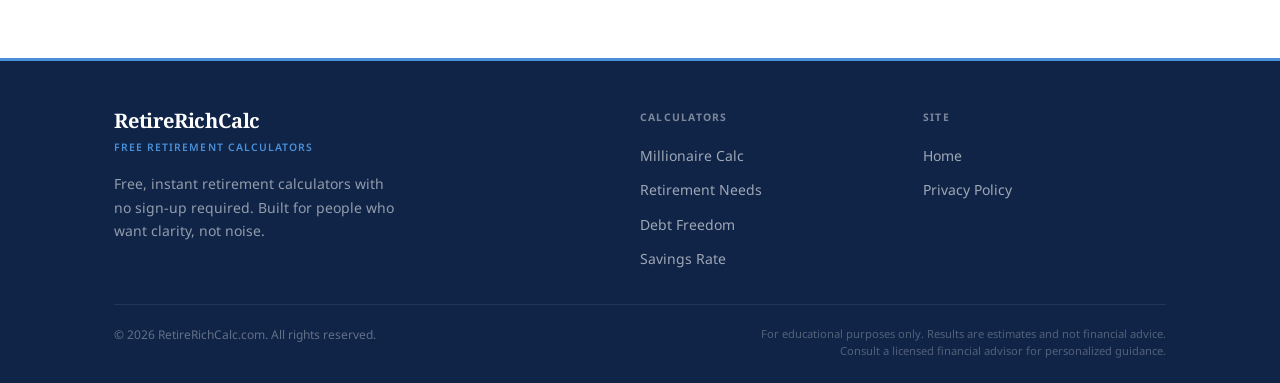
==== commit f4bc1f50: "fix: remove dead ad unit, 20px card padding, mobile breakpoint padding reductions" ====
--- a/index.html
+++ b/index.html
@@ -106,16 +106,6 @@
   <section class="calc-section" id="calculator" aria-label="Millionaire Calculator">
     <div class="calc-wrap">
 
-      <!-- Ad unit (top) -->
-      <div class="ad-unit" aria-label="Advertisement">
-        <ins class="adsbygoogle"
-             style="display:block"
-             data-ad-client="ca-pub-4785900830813173"
-             data-ad-slot="AUTO"
-             data-ad-format="auto"
-             data-full-width-responsive="true"></ins>
-        <script>(adsbygoogle = window.adsbygoogle || []).push({});</script>
-      </div>
 
       <div class="calc-grid">
 
--- a/assets/css/main.css
+++ b/assets/css/main.css
@@ -197,7 +197,7 @@
    ═══════════════════════════════════════════ */
 .hero {
   background: linear-gradient(155deg, var(--color-navy-dark) 0%, var(--color-navy) 55%, #224f8a 100%);
-  padding: var(--space-16) 0 var(--space-12);
+  padding: var(--space-16) 0 var(--space-8);
   position: relative;
   overflow: hidden;
 }
@@ -245,7 +245,7 @@
   font-size: clamp(1rem, 2vw, 1.2rem);
   color: rgba(255,255,255,.78);
   max-width: 560px;
-  margin: 0 auto var(--space-10);
+  margin: 0 auto var(--space-5);
   line-height: 1.65;
 }
 
@@ -296,7 +296,7 @@
    ═══════════════════════════════════════════ */
 .calc-section {
   background: var(--color-gray-50);
-  padding: var(--space-12) 0 var(--space-16);
+  padding: var(--space-8) 0 var(--space-16);
 }
 .calc-wrap {
   max-width: var(--calc-width);
@@ -569,7 +569,7 @@
 .calc-cards-grid {
   display: grid;
   grid-template-columns: repeat(3, 1fr);
-  gap: var(--space-5);
+  gap: var(--space-6);
 }
 .calc-card-link {
   display: flex;
@@ -577,7 +577,7 @@
   background: var(--color-white);
   border: 1px solid var(--color-gray-200);
   border-radius: var(--radius-xl);
-  padding: var(--space-7);
+  padding: 20px;
   text-decoration: none;
   transition: transform 0.2s var(--ease-out), box-shadow 0.2s, border-color 0.2s;
   box-shadow: var(--shadow-sm);
@@ -722,15 +722,18 @@
    AD UNIT
    ═══════════════════════════════════════════ */
 .ad-unit {
-  margin: var(--space-8) 0;
+  margin: var(--space-4) 0;
   text-align: center;
+  min-height: 0;
 }
 .ad-unit ins { display: block; }
+.ad-unit:empty { display: none; }
 
 /* ═══════════════════════════════════════════
    RESPONSIVE
    ═══════════════════════════════════════════ */
 @media (max-width: 900px) {
+  .hero { padding: var(--space-10) 0 var(--space-6); }
   .calc-grid { grid-template-columns: 1fr; }
   .calc-results { position: static; }
   .calc-cards-grid { grid-template-columns: 1fr 1fr; }
@@ -758,6 +761,8 @@
   .site-nav.open { display: flex; }
   .site-header { position: relative; }
   .nav-toggle { display: flex; }
+  .calc-section { padding: var(--space-6) 0; }
+  .more-calcs { padding: var(--space-10) 0; }
   .calc-cards-grid { grid-template-columns: 1fr; }
   .calc-inputs { padding: var(--space-5); }
   .calc-results { padding: var(--space-5); }
